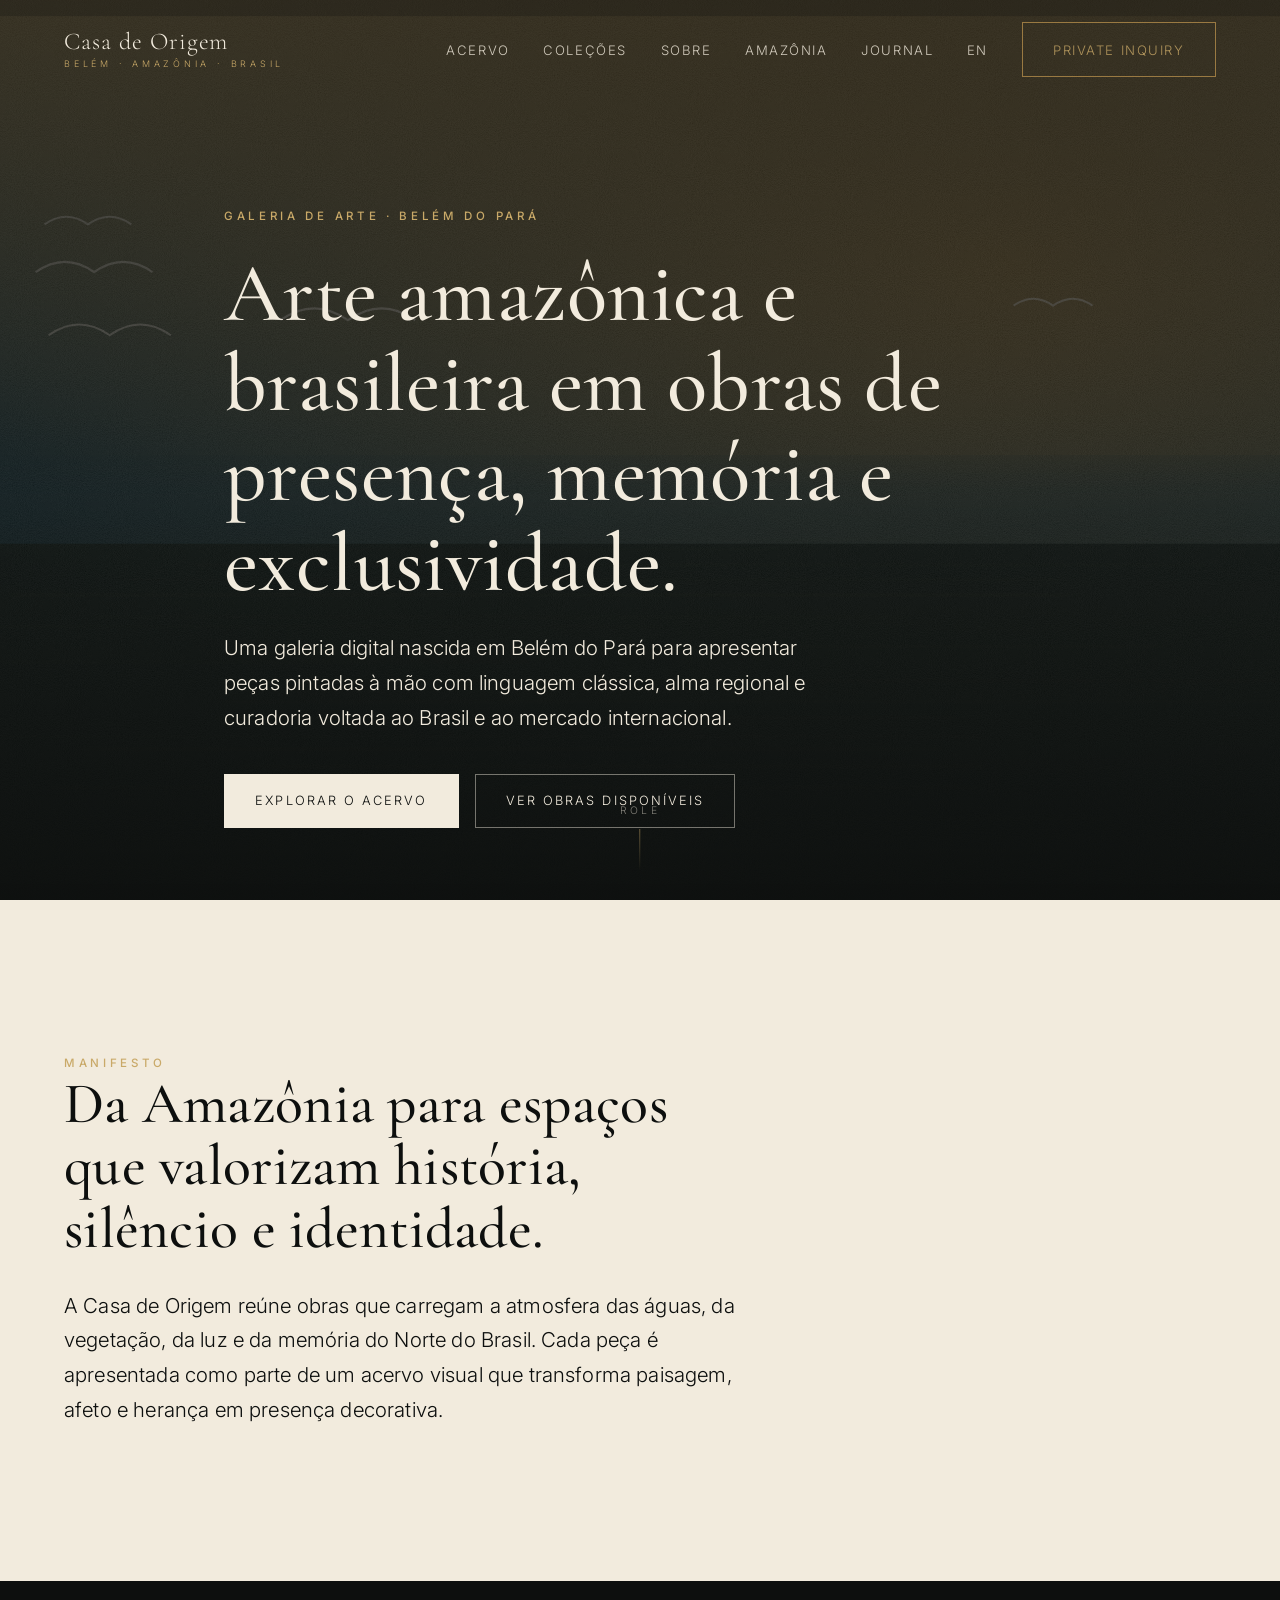
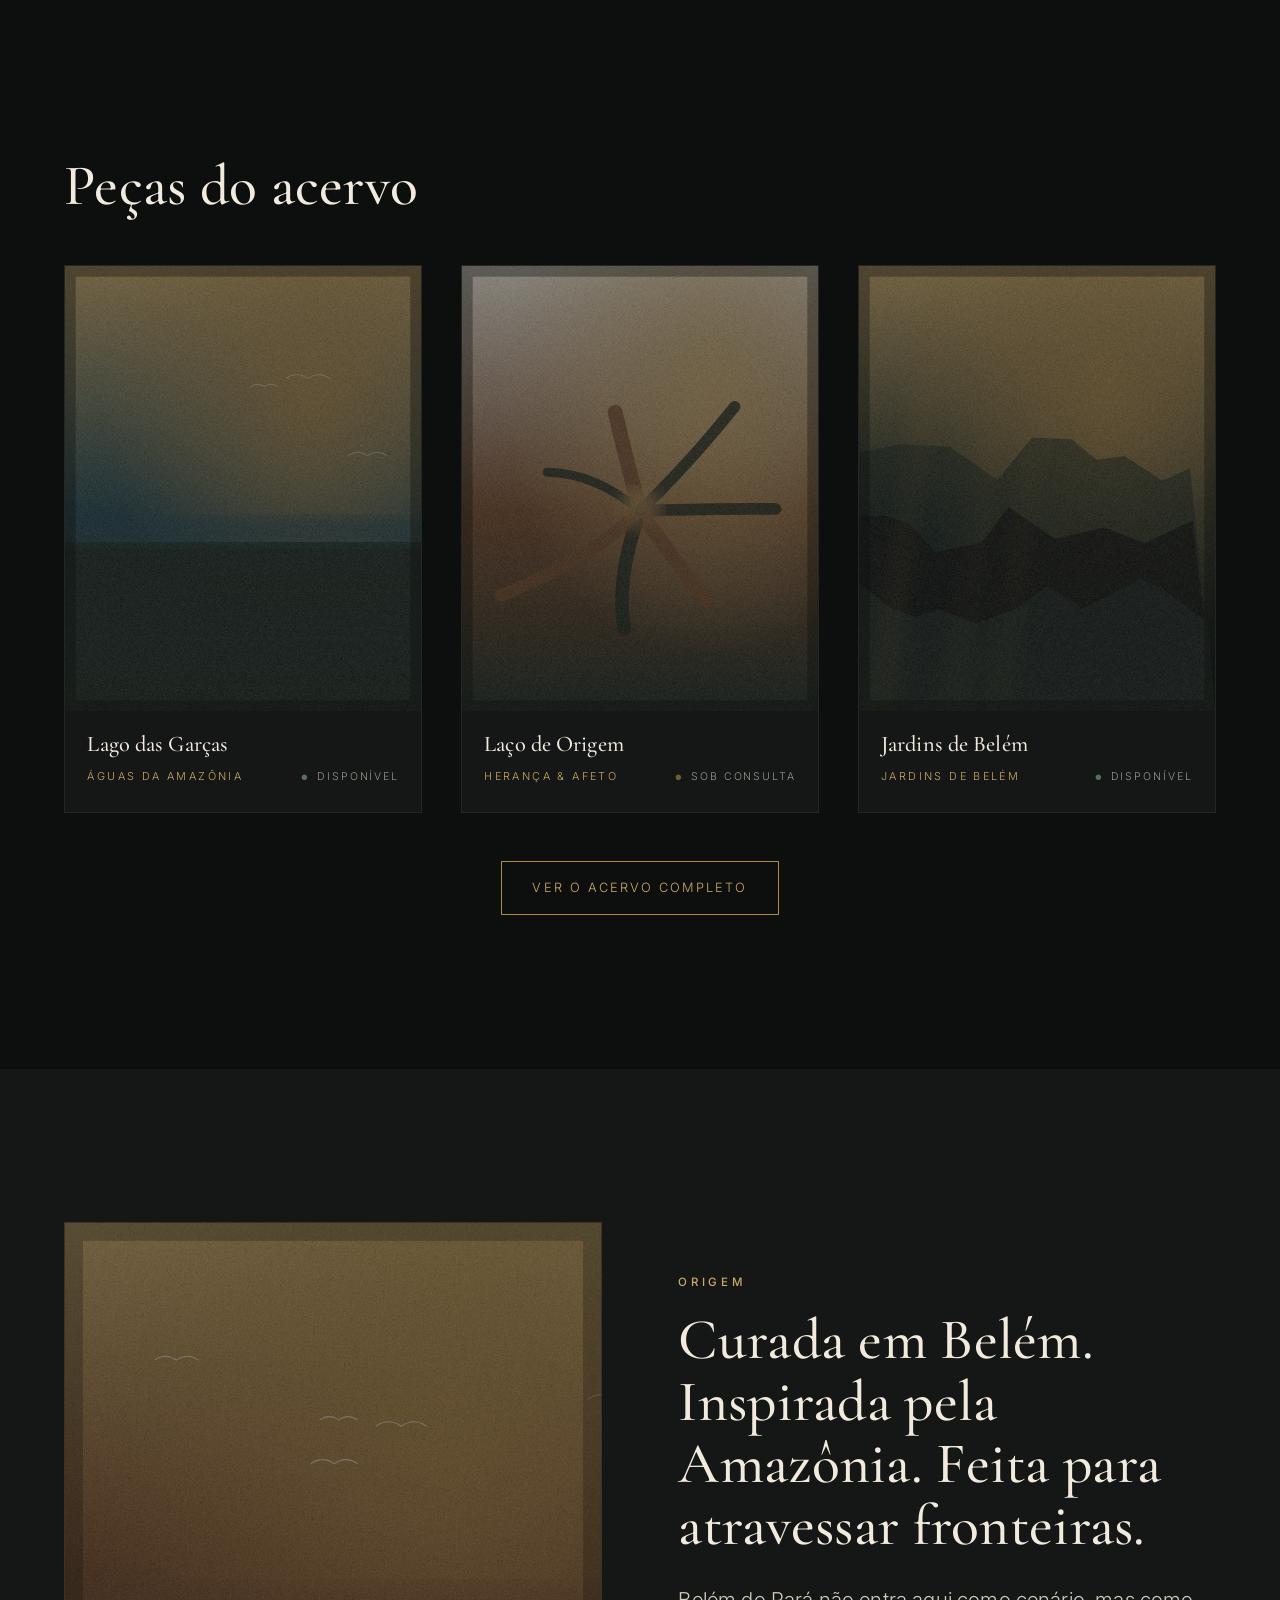
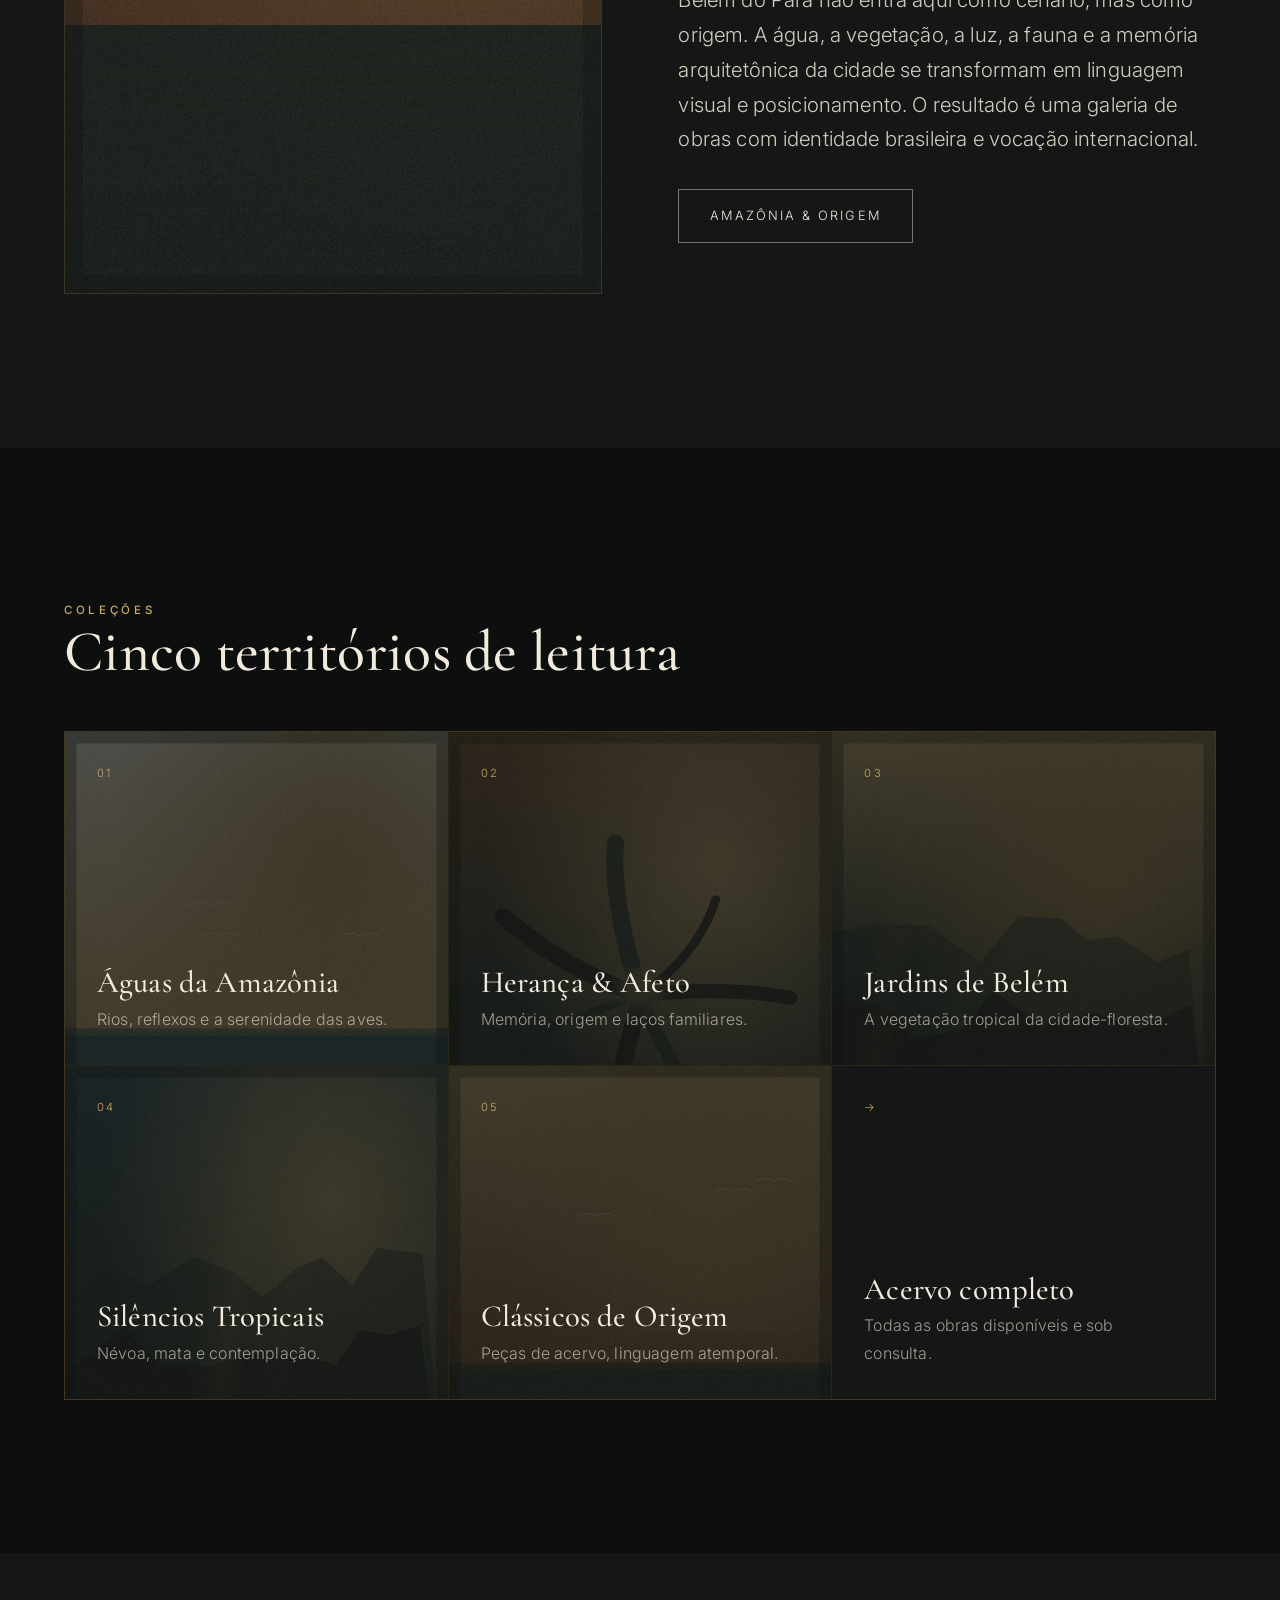
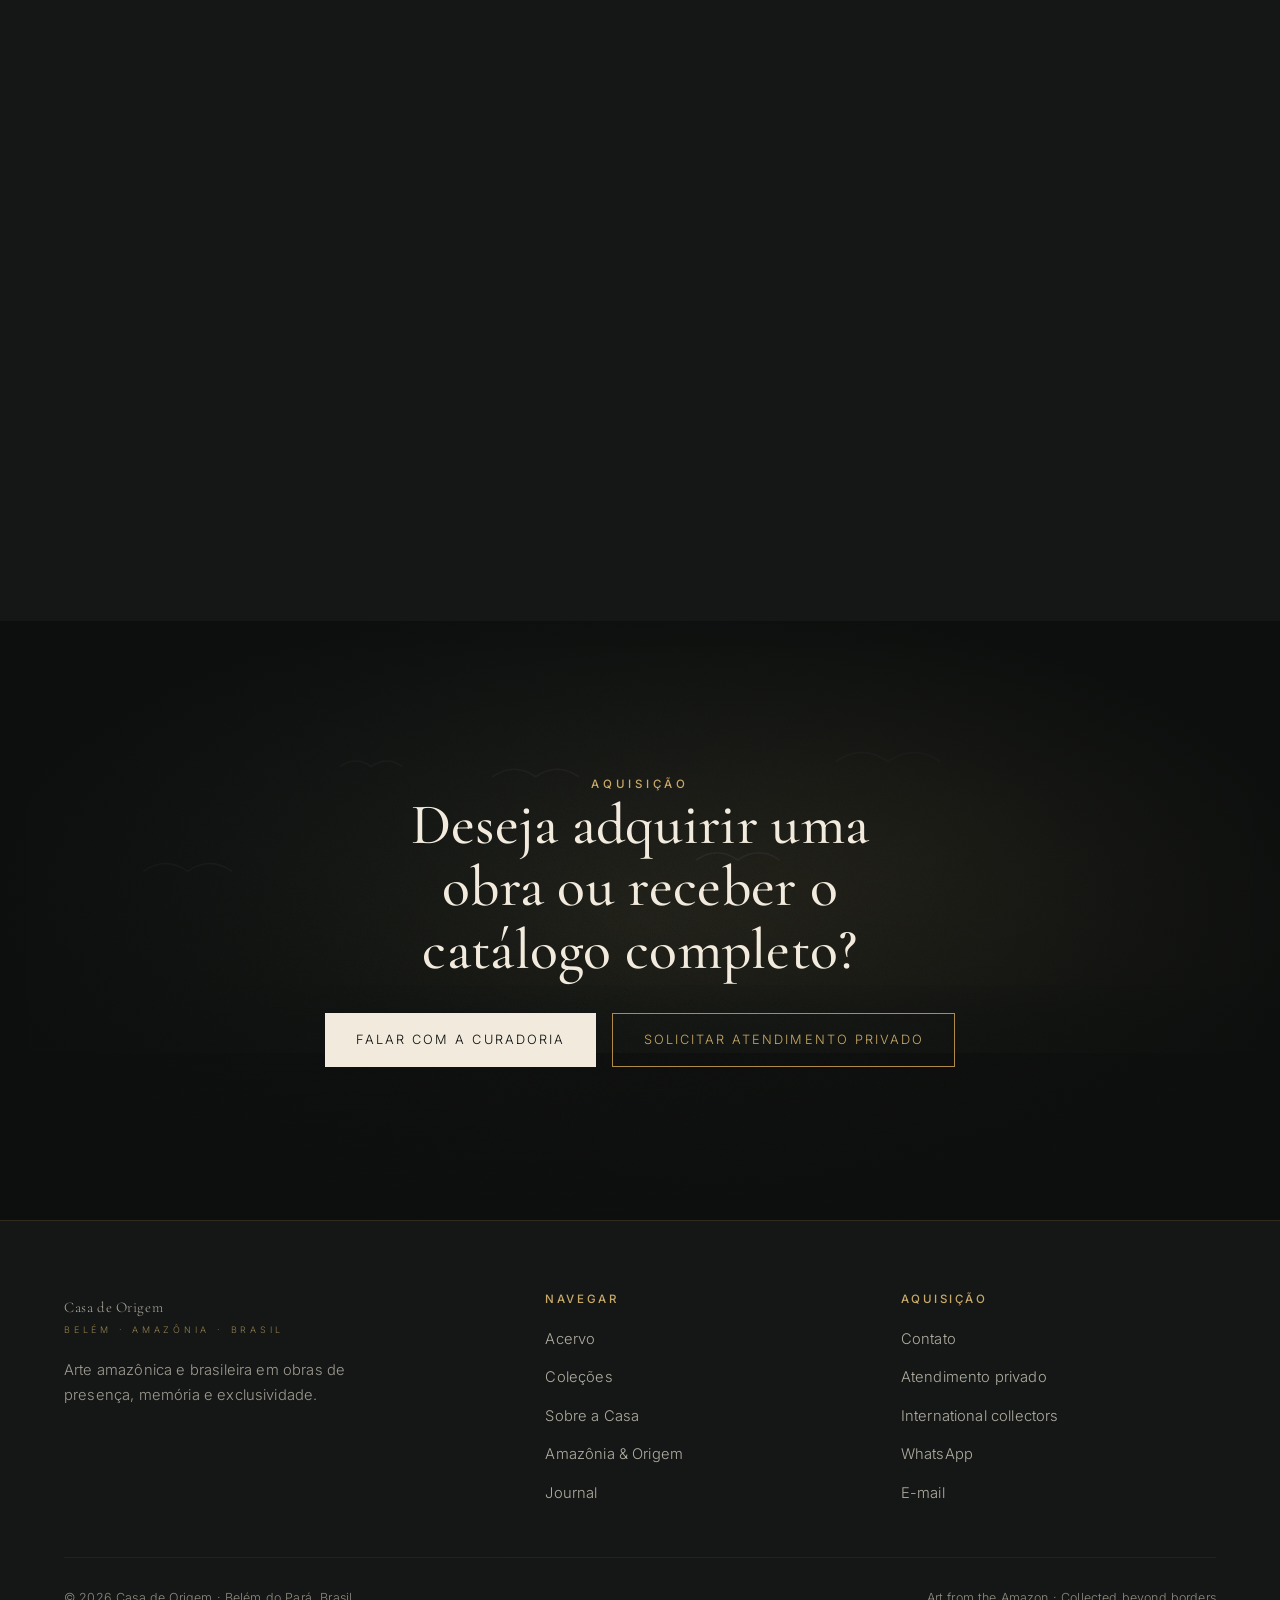
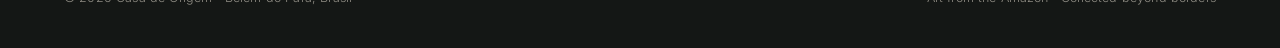
==== casa-de-origem/index.html @ 2edf5039 "Add Casa de Origem — cinematic Amazonian art gallery site Static, dependency-free gallery website fo" ====
<!DOCTYPE html>
<html lang="pt-BR">
<head>
<meta charset="UTF-8">
<meta name="viewport" content="width=device-width, initial-scale=1.0">
<title>Casa de Origem — Arte amazônica e brasileira</title>
<meta name="description" content="Galeria digital nascida em Belém do Pará. Obras pintadas à mão com alma amazônica, linguagem clássica e curadoria voltada ao Brasil e ao mercado internacional.">
<link rel="icon" href="data:image/svg+xml,%3Csvg xmlns='http://www.w3.org/2000/svg' viewBox='0 0 32 32'%3E%3Crect width='32' height='32' fill='%230D0F0E'/%3E%3Ccircle cx='16' cy='16' r='9' fill='none' stroke='%23C9A968' stroke-width='1.6'/%3E%3C/svg%3E">
<link rel="preconnect" href="https://fonts.googleapis.com">
<link rel="preconnect" href="https://fonts.gstatic.com" crossorigin>
<link href="https://fonts.googleapis.com/css2?family=Cormorant+Garamond:ital,wght@0,400;0,500;0,600;1,400&family=Inter:wght@300;400;500&display=swap" rel="stylesheet">
<link rel="stylesheet" href="assets/css/style.css">
</head>
<body>

<nav class="nav">
  <a class="brand" href="index.html">Casa de Origem<small>Belém · Amazônia · Brasil</small></a>
  <button class="nav-burger" aria-label="Menu">☰</button>
  <ul class="nav-links">
    <li><a href="acervo.html">Acervo</a></li>
    <li><a href="acervo.html#colecoes">Coleções</a></li>
    <li><a href="sobre.html">Sobre</a></li>
    <li><a href="amazonia.html">Amazônia</a></li>
    <li><a href="journal.html">Journal</a></li>
    <li><a href="international.html">EN</a></li>
    <li><a class="btn btn--gold" href="contato.html">Private Inquiry</a></li>
  </ul>
</nav>

<!-- HERO -->
<header class="hero">
  <div class="hero__media"><img class="scene" src="assets/img/hero.svg" alt="Águas e vegetação amazônicas em luz dourada"></div>
  <div class="wrap hero__inner">
    <p class="eyebrow reveal">Galeria de arte · Belém do Pará</p>
    <h1 class="reveal d1">Arte amazônica e brasileira em obras de presença, memória e exclusividade.</h1>
    <p class="lead reveal d2">Uma galeria digital nascida em Belém do Pará para apresentar peças pintadas à mão com linguagem clássica, alma regional e curadoria voltada ao Brasil e ao mercado internacional.</p>
    <div class="btn-row reveal d3">
      <a class="btn btn--solid" href="acervo.html">Explorar o acervo</a>
      <a class="btn" href="acervo.html#disponiveis">Ver obras disponíveis</a>
    </div>
  </div>
  <div class="scroll-cue">Role<span></span></div>
</header>

<!-- MANIFESTO -->
<section class="manifesto section-pad">
  <div class="wrap">
    <p class="eyebrow reveal">Manifesto</p>
    <h2 class="reveal d1">Da Amazônia para espaços que valorizam história, silêncio e identidade.</h2>
    <p class="lead reveal d2">A Casa de Origem reúne obras que carregam a atmosfera das águas, da vegetação, da luz e da memória do Norte do Brasil. Cada peça é apresentada como parte de um acervo visual que transforma paisagem, afeto e herança em presença decorativa.</p>
  </div>
</section>

<!-- OBRAS EM DESTAQUE -->
<section class="section-pad">
  <div class="wrap">
    <p class="eyebrow reveal">Obras em destaque</p>
    <h2 class="reveal d1" style="margin-bottom:3rem">Peças do acervo</h2>
    <div class="works-grid">
      <a class="work reveal" href="obra.html">
        <div class="work__img"><img class="scene" src="assets/img/obra-lago-garcas.svg" alt="Lago das Garças"></div>
        <div class="work__body">
          <h3>Lago das Garças</h3>
          <div class="work__meta"><span class="work__col">Águas da Amazônia</span><span class="status status--ok">Disponível</span></div>
        </div>
      </a>
      <a class="work reveal d1" href="obra.html">
        <div class="work__img"><img class="scene" src="assets/img/obra-laco-origem.svg" alt="Laço de Origem"></div>
        <div class="work__body">
          <h3>Laço de Origem</h3>
          <div class="work__meta"><span class="work__col">Herança &amp; Afeto</span><span class="status status--ask">Sob consulta</span></div>
        </div>
      </a>
      <a class="work reveal d2" href="obra.html">
        <div class="work__img"><img class="scene" src="assets/img/obra-jardins-belem.svg" alt="Jardins de Belém"></div>
        <div class="work__body">
          <h3>Jardins de Belém</h3>
          <div class="work__meta"><span class="work__col">Jardins de Belém</span><span class="status status--ok">Disponível</span></div>
        </div>
      </a>
    </div>
    <div class="btn-row reveal" style="margin-top:3rem;justify-content:center">
      <a class="btn btn--gold" href="acervo.html">Ver o acervo completo</a>
    </div>
  </div>
</section>

<!-- ORIGEM AMAZÔNICA -->
<section class="section-pad" style="background:var(--carvao-2)">
  <div class="wrap">
    <div class="split">
      <div class="split__visual reveal"><img class="scene" src="assets/img/scene-belem.svg" alt="Rio e arquitetura de Belém"></div>
      <div class="reveal d1">
        <p class="eyebrow">Origem</p>
        <h2 style="margin:1rem 0 1.6rem">Curada em Belém. Inspirada pela Amazônia. Feita para atravessar fronteiras.</h2>
        <p class="lead">Belém do Pará não entra aqui como cenário, mas como origem. A água, a vegetação, a luz, a fauna e a memória arquitetônica da cidade se transformam em linguagem visual e posicionamento. O resultado é uma galeria de obras com identidade brasileira e vocação internacional.</p>
        <div class="btn-row" style="margin-top:2rem"><a class="btn" href="amazonia.html">Amazônia &amp; Origem</a></div>
      </div>
    </div>
  </div>
</section>

<!-- COLEÇÕES -->
<section class="section-pad" id="colecoes">
  <div class="wrap">
    <p class="eyebrow reveal">Coleções</p>
    <h2 class="reveal d1" style="margin-bottom:3rem">Cinco territórios de leitura</h2>
    <div class="collections reveal d1">
      <a class="col-card" href="acervo.html#colecoes"><img class="scene" src="assets/img/obra-aguas-norte.svg" alt=""><span class="num">01</span><h3>Águas da Amazônia</h3><p class="muted">Rios, reflexos e a serenidade das aves.</p></a>
      <a class="col-card" href="acervo.html#colecoes"><img class="scene" src="assets/img/obra-heranca.svg" alt=""><span class="num">02</span><h3>Herança &amp; Afeto</h3><p class="muted">Memória, origem e laços familiares.</p></a>
      <a class="col-card" href="acervo.html#colecoes"><img class="scene" src="assets/img/obra-jardins-belem.svg" alt=""><span class="num">03</span><h3>Jardins de Belém</h3><p class="muted">A vegetação tropical da cidade-floresta.</p></a>
      <a class="col-card" href="acervo.html#colecoes"><img class="scene" src="assets/img/obra-silencio-tropical.svg" alt=""><span class="num">04</span><h3>Silêncios Tropicais</h3><p class="muted">Névoa, mata e contemplação.</p></a>
      <a class="col-card" href="acervo.html#colecoes"><img class="scene" src="assets/img/obra-ver-o-peso.svg" alt=""><span class="num">05</span><h3>Clássicos de Origem</h3><p class="muted">Peças de acervo, linguagem atemporal.</p></a>
      <a class="col-card" href="acervo.html"><span class="num">→</span><h3>Acervo completo</h3><p class="muted">Todas as obras disponíveis e sob consulta.</p></a>
    </div>
  </div>
</section>

<!-- EXCLUSIVIDADE -->
<section class="section-pad" style="background:var(--carvao-2)">
  <div class="wrap">
    <p class="eyebrow reveal">Experiência</p>
    <h2 class="reveal d1" style="margin-bottom:3rem">Peças selecionadas para ambientes de presença</h2>
    <div class="values">
      <div class="value reveal"><h3>Peças únicas</h3><p>Obras únicas ou de acervo limitado, pintadas à mão.</p></div>
      <div class="value reveal d1"><h3>Atendimento consultivo</h3><p>Curadoria que acompanha cada aquisição de perto.</p></div>
      <div class="value reveal d2"><h3>Identidade amazônica</h3><p>Linguagem regional na origem, universal na leitura.</p></div>
      <div class="value reveal"><h3>Entrega nacional</h3><p>Envio cuidadoso para todo o Brasil.</p></div>
      <div class="value reveal d1"><h3>Compradores internacionais</h3><p>Atendimento e suporte de envio sob consulta.</p></div>
      <div class="value reveal d2"><h3>Presença decorativa</h3><p>Obras pensadas para ambientes sofisticados.</p></div>
    </div>
  </div>
</section>

<!-- CTA FINAL -->
<section class="cta-final section-pad">
  <img class="scene" src="assets/img/scene-cta.svg" alt="">
  <div class="wrap">
    <p class="eyebrow reveal">Aquisição</p>
    <h2 class="reveal d1">Deseja adquirir uma obra ou receber o catálogo completo?</h2>
    <div class="btn-row reveal d2" style="justify-content:center">
      <a class="btn btn--solid" href="contato.html">Falar com a curadoria</a>
      <a class="btn btn--gold" href="contato.html#privado">Solicitar atendimento privado</a>
    </div>
  </div>
</section>

<footer class="footer">
  <div class="wrap">
    <div>
      <a class="brand" href="index.html">Casa de Origem<small>Belém · Amazônia · Brasil</small></a>
      <p class="muted" style="margin-top:1.4rem;max-width:34ch;font-size:.92rem">Arte amazônica e brasileira em obras de presença, memória e exclusividade.</p>
    </div>
    <div>
      <h4>Navegar</h4>
      <ul>
        <li><a href="acervo.html">Acervo</a></li>
        <li><a href="acervo.html#colecoes">Coleções</a></li>
        <li><a href="sobre.html">Sobre a Casa</a></li>
        <li><a href="amazonia.html">Amazônia &amp; Origem</a></li>
        <li><a href="journal.html">Journal</a></li>
      </ul>
    </div>
    <div>
      <h4>Aquisição</h4>
      <ul>
        <li><a href="contato.html">Contato</a></li>
        <li><a href="contato.html#privado">Atendimento privado</a></li>
        <li><a href="international.html">International collectors</a></li>
        <li><a href="https://wa.me/5591000000000">WhatsApp</a></li>
        <li><a href="mailto:contato@casadeorigem.art">E-mail</a></li>
      </ul>
    </div>
    <div class="copy">
      <span>© 2026 Casa de Origem · Belém do Pará, Brasil</span>
      <span>Art from the Amazon · Collected beyond borders</span>
    </div>
  </div>
</footer>

<script src="assets/js/main.js"></script>
</body>
</html>
---- casa-de-origem/assets/css/style.css ----
/* =====================================================================
   CASA DE ORIGEM — Galeria de arte amazônica · Belém / Pará / Brasil
   Premium · Cinematográfica · Editorial
   ===================================================================== */

:root {
  /* Paleta */
  --carvao:    #0D0F0E;   /* preto profundo */
  --carvao-2:  #141715;
  --marfim:    #F2EBDD;   /* marfim envelhecido */
  --marfim-2:  #E7DECB;
  --verde:     #1D2B24;   /* verde amazônico */
  --azul-rio:  #254A55;   /* azul rio */
  --ouro:      #B08A4A;   /* dourado queimado */
  --ouro-cl:   #C9A968;
  --barro:     #7A4E2D;   /* terracota / barro */

  /* Tipografia */
  --serif: "Cormorant Garamond", "Playfair Display", Georgia, serif;
  --sans:  "Inter", "Manrope", system-ui, -apple-system, sans-serif;

  /* Ritmo */
  --maxw: 1320px;
  --gutter: clamp(1.4rem, 5vw, 5rem);
  --ease: cubic-bezier(0.22, 1, 0.36, 1);
}

* { margin: 0; padding: 0; box-sizing: border-box; }

html { scroll-behavior: smooth; -webkit-font-smoothing: antialiased; }

body {
  background: var(--carvao);
  color: var(--marfim);
  font-family: var(--sans);
  font-weight: 300;
  line-height: 1.7;
  letter-spacing: .01em;
  overflow-x: hidden;
}

img { display: block; max-width: 100%; }
a { color: inherit; text-decoration: none; }

/* ---------- Tipografia base ---------- */
h1, h2, h3, h4 { font-family: var(--serif); font-weight: 500; line-height: 1.08; letter-spacing: .005em; }
h1 { font-size: clamp(2.6rem, 6.5vw, 6rem); }
h2 { font-size: clamp(2rem, 4.5vw, 3.6rem); }
h3 { font-size: clamp(1.4rem, 2.4vw, 2rem); }

.eyebrow {
  font-family: var(--sans);
  font-size: .72rem;
  font-weight: 500;
  letter-spacing: .32em;
  text-transform: uppercase;
  color: var(--ouro-cl);
}

.lead { font-size: clamp(1.05rem, 1.6vw, 1.3rem); opacity: .85; }

.muted { opacity: .62; }

/* ---------- Layout ---------- */
.wrap { max-width: var(--maxw); margin: 0 auto; padding-inline: var(--gutter); }
section { position: relative; }
.section-pad { padding-block: clamp(5rem, 12vw, 11rem); }

/* ---------- Navbar ---------- */
.nav {
  position: fixed; inset: 0 0 auto 0; z-index: 100;
  display: flex; align-items: center; justify-content: space-between;
  padding: 1.4rem var(--gutter);
  transition: background .5s var(--ease), padding .5s var(--ease), border-color .5s var(--ease);
  border-bottom: 1px solid transparent;
}
.nav.scrolled {
  background: rgba(13,15,14,.78);
  backdrop-filter: blur(14px);
  padding-block: 1rem;
  border-bottom: 1px solid rgba(176,138,74,.18);
}
.brand { font-family: var(--serif); font-size: 1.5rem; letter-spacing: .04em; line-height: 1; }
.brand small { display: block; font-family: var(--sans); font-size: .56rem; letter-spacing: .42em; text-transform: uppercase; color: var(--ouro-cl); margin-top: .35rem; }
.nav-links { display: flex; align-items: center; gap: 2.1rem; list-style: none; }
.nav-links a { font-size: .82rem; letter-spacing: .12em; text-transform: uppercase; opacity: .82; transition: opacity .3s, color .3s; }
.nav-links a:hover { opacity: 1; color: var(--ouro-cl); }
.nav-burger { display: none; background: none; border: 0; color: var(--marfim); cursor: pointer; font-size: 1.5rem; }

/* ---------- Botões ---------- */
.btn {
  display: inline-flex; align-items: center; gap: .6rem;
  font-size: .8rem; letter-spacing: .16em; text-transform: uppercase;
  padding: .95rem 1.9rem;
  border: 1px solid rgba(242,235,221,.45);
  color: var(--marfim);
  background: transparent;
  transition: background .45s var(--ease), color .45s var(--ease), border-color .45s var(--ease);
  cursor: pointer;
}
.btn:hover { background: var(--marfim); color: var(--carvao); border-color: var(--marfim); }
.btn--gold { border-color: var(--ouro); color: var(--ouro-cl); }
.btn--gold:hover { background: var(--ouro); color: var(--carvao); border-color: var(--ouro); }
.btn--solid { background: var(--marfim); color: var(--carvao); border-color: var(--marfim); }
.btn--solid:hover { background: transparent; color: var(--marfim); }
.btn-row { display: flex; flex-wrap: wrap; gap: 1rem; }

/* ---------- HERO ---------- */
.hero {
  min-height: 100svh; display: flex; align-items: flex-end;
  position: relative; overflow: hidden;
  padding-bottom: clamp(3rem, 8vh, 7rem);
}
.hero__media { position: absolute; inset: 0; z-index: -2; }
.hero__media::after {
  content: ""; position: absolute; inset: 0;
  background:
    linear-gradient(to top, rgba(13,15,14,.92) 0%, rgba(13,15,14,.35) 45%, rgba(13,15,14,.55) 100%);
}
.hero__media .scene { width: 100%; height: 100%; object-fit: cover; }
.hero__inner { max-width: 60rem; }
.hero h1 { margin: 1.4rem 0; }
.hero .lead { max-width: 38rem; margin-bottom: 2.4rem; }
.scroll-cue {
  position: absolute; left: 50%; bottom: 1.8rem; transform: translateX(-50%);
  font-size: .65rem; letter-spacing: .3em; text-transform: uppercase; opacity: .5;
  display: flex; flex-direction: column; align-items: center; gap: .6rem;
}
.scroll-cue span { width: 1px; height: 42px; background: linear-gradient(var(--ouro-cl), transparent); animation: cue 2.4s var(--ease) infinite; }
@keyframes cue { 0%{transform:scaleY(0);transform-origin:top} 45%{transform:scaleY(1);transform-origin:top} 55%{transform:scaleY(1);transform-origin:bottom} 100%{transform:scaleY(0);transform-origin:bottom} }

/* page hero (interno, mais curto) */
.page-hero { min-height: 62svh; display: flex; align-items: center; padding-top: 7rem; }

/* ---------- Manifesto / blocos de texto ---------- */
.manifesto { background: var(--marfim); color: var(--carvao); }
.manifesto h2 { max-width: 24ch; }
.manifesto .lead { opacity: .72; max-width: 56ch; margin-top: 1.8rem; }
.measure { max-width: 60ch; }

/* ---------- Split (imagem + texto) ---------- */
.split { display: grid; grid-template-columns: 1fr 1fr; align-items: center; gap: clamp(2rem, 6vw, 6rem); }
.split--rev { direction: rtl; }
.split--rev > * { direction: ltr; }
.split__visual { aspect-ratio: 4/5; border: 1px solid rgba(176,138,74,.25); overflow: hidden; }
.split__visual .scene, .split__visual img { width: 100%; height: 100%; object-fit: cover; }

/* ---------- Grid de obras ---------- */
.works-grid { display: grid; grid-template-columns: repeat(3, 1fr); gap: clamp(1.4rem, 3vw, 2.6rem); }
.works-grid.two { grid-template-columns: repeat(2, 1fr); }
.work {
  position: relative; display: block; overflow: hidden;
  background: var(--carvao-2);
  border: 1px solid rgba(242,235,221,.07);
  transition: border-color .5s var(--ease), transform .6s var(--ease);
}
.work:hover { border-color: rgba(176,138,74,.4); }
.work__img { aspect-ratio: 4/5; overflow: hidden; }
.work__img .scene, .work__img img { width: 100%; height: 100%; object-fit: cover; transition: transform 1.4s var(--ease), filter 1.4s var(--ease); filter: saturate(.96); }
.work:hover .work__img .scene, .work:hover .work__img img { transform: scale(1.06); filter: saturate(1.05); }
.work__body { padding: 1.3rem 1.4rem 1.6rem; }
.work__body h3 { font-size: 1.4rem; }
.work__col { font-size: .68rem; letter-spacing: .22em; text-transform: uppercase; color: var(--ouro-cl); }
.work__meta { display: flex; justify-content: space-between; align-items: baseline; margin-top: .7rem; }
.status { font-size: .66rem; letter-spacing: .18em; text-transform: uppercase; opacity: .6; }
.status--ok::before { content: "●"; color: #7fae8a; margin-right: .45rem; font-size: .7em; }
.status--ask::before { content: "●"; color: var(--ouro); margin-right: .45rem; font-size: .7em; }

/* ---------- Coleções ---------- */
.collections { display: grid; grid-template-columns: repeat(3, 1fr); gap: 1px; background: rgba(176,138,74,.18); border: 1px solid rgba(176,138,74,.18); }
.col-card {
  position: relative; min-height: clamp(16rem, 26vw, 24rem);
  display: flex; flex-direction: column; justify-content: flex-end;
  padding: 2rem; overflow: hidden; background: var(--carvao-2);
  transition: background .6s var(--ease);
}
.col-card .scene { position: absolute; inset: 0; z-index: 0; opacity: .5; transition: opacity .8s var(--ease), transform 1.6s var(--ease); }
.col-card:hover .scene { opacity: .8; transform: scale(1.05); }
.col-card > * { position: relative; z-index: 1; }
.col-card h3 { margin-bottom: .4rem; }
.col-card .num { font-size: .7rem; letter-spacing: .2em; color: var(--ouro-cl); margin-bottom: auto; }

/* ---------- Experiência / lista de valores ---------- */
.values { display: grid; grid-template-columns: repeat(3, 1fr); gap: clamp(1.5rem, 4vw, 3rem); }
.value { border-top: 1px solid rgba(176,138,74,.3); padding-top: 1.4rem; }
.value h3 { font-size: 1.3rem; margin-bottom: .5rem; }
.value p { font-size: .92rem; opacity: .7; }

/* ---------- CTA final ---------- */
.cta-final { text-align: center; position: relative; overflow: hidden; }
.cta-final .scene { position: absolute; inset: 0; z-index: 0; opacity: .35; }
.cta-final::after { content:""; position:absolute; inset:0; background: radial-gradient(ellipse at center, transparent, var(--carvao) 78%); z-index:1; }
.cta-final .wrap { position: relative; z-index: 2; }
.cta-final h2 { max-width: 20ch; margin: 0 auto 2rem; }

/* ---------- Obra (detalhe) ---------- */
.obra-hero { display: grid; grid-template-columns: 1.2fr 1fr; gap: clamp(2rem,5vw,4.5rem); align-items: center; padding-top: 8rem; }
.obra-hero__img { border: 1px solid rgba(176,138,74,.3); aspect-ratio: 4/5; overflow: hidden; }
.obra-hero__img .scene { width:100%; height:100%; object-fit: cover; }
.spec-table { width: 100%; border-collapse: collapse; margin-top: 1.5rem; }
.spec-table th, .spec-table td { text-align: left; padding: .85rem 0; border-bottom: 1px solid rgba(242,235,221,.12); font-size: .92rem; vertical-align: top; }
.spec-table th { font-weight: 400; opacity: .55; width: 42%; letter-spacing: .04em; }
.reading { display: flex; flex-wrap: wrap; gap: .7rem; margin-top: 1.5rem; }
.tag { font-size: .72rem; letter-spacing: .12em; text-transform: uppercase; border: 1px solid rgba(176,138,74,.4); color: var(--ouro-cl); padding: .5rem 1rem; border-radius: 2rem; }

/* ---------- Filtros ---------- */
.filters { display: flex; flex-wrap: wrap; gap: .7rem; margin-bottom: 3rem; }
.chip { font-size: .76rem; letter-spacing: .12em; text-transform: uppercase; padding: .6rem 1.3rem; border: 1px solid rgba(242,235,221,.22); cursor: pointer; background: transparent; color: var(--marfim); transition: all .3s; }
.chip.active, .chip:hover { background: var(--ouro); color: var(--carvao); border-color: var(--ouro); }

/* ---------- Journal ---------- */
.journal-grid { display: grid; grid-template-columns: repeat(3,1fr); gap: clamp(1.6rem,4vw,3rem); }
.post { display: block; }
.post__img { aspect-ratio: 16/10; overflow: hidden; margin-bottom: 1.2rem; border: 1px solid rgba(242,235,221,.08); }
.post__img .scene { width:100%; height:100%; object-fit: cover; transition: transform 1.2s var(--ease); }
.post:hover .post__img .scene { transform: scale(1.05); }
.post h3 { font-size: 1.5rem; margin: .4rem 0; }

/* ---------- Form ---------- */
.form-grid { display: grid; grid-template-columns: repeat(2,1fr); gap: 1.4rem; }
.field { display: flex; flex-direction: column; gap: .5rem; }
.field.full { grid-column: 1 / -1; }
.field label { font-size: .72rem; letter-spacing: .16em; text-transform: uppercase; opacity: .6; }
.field input, .field select, .field textarea {
  background: var(--carvao-2); border: 1px solid rgba(242,235,221,.18); color: var(--marfim);
  padding: .95rem 1.1rem; font-family: var(--sans); font-size: .95rem; transition: border-color .3s;
}
.field input:focus, .field select:focus, .field textarea:focus { outline: none; border-color: var(--ouro); }
.field textarea { resize: vertical; min-height: 130px; }

.contact-aside { border-left: 1px solid rgba(176,138,74,.2); padding-left: 2.4rem; }
.contact-aside p { margin-bottom: 1.4rem; opacity: .8; }
.contact-aside a { color: var(--ouro-cl); }

/* ---------- Footer ---------- */
.footer { background: var(--carvao-2); border-top: 1px solid rgba(176,138,74,.18); }
.footer .wrap { display: grid; grid-template-columns: 1.4fr 1fr 1fr; gap: 2.5rem; padding-block: 4.5rem 2.5rem; }
.footer h4 { font-family: var(--sans); font-size: .72rem; letter-spacing: .22em; text-transform: uppercase; color: var(--ouro-cl); margin-bottom: 1.2rem; }
.footer ul { list-style: none; }
.footer li { margin-bottom: .7rem; }
.footer a { opacity: .7; font-size: .92rem; transition: opacity .3s; }
.footer a:hover { opacity: 1; }
.footer .copy { grid-column: 1 / -1; border-top: 1px solid rgba(242,235,221,.1); padding-top: 1.8rem; display: flex; justify-content: space-between; flex-wrap: wrap; gap: 1rem; font-size: .78rem; opacity: .55; }

/* ---------- Reveal (scroll) ---------- */
.reveal { opacity: 0; transform: translateY(34px); transition: opacity 1s var(--ease), transform 1s var(--ease); }
.reveal.in { opacity: 1; transform: none; }
.reveal.d1 { transition-delay: .12s; }
.reveal.d2 { transition-delay: .24s; }
.reveal.d3 { transition-delay: .36s; }

@media (prefers-reduced-motion: reduce) {
  .reveal { opacity: 1; transform: none; transition: none; }
  html { scroll-behavior: auto; }
  .scroll-cue span { animation: none; }
}

/* ---------- Responsivo ---------- */
@media (max-width: 900px) {
  .nav-links { display: none; }
  .nav-links.open {
    display: flex; flex-direction: column; gap: 1.6rem;
    position: fixed; inset: 0; background: rgba(13,15,14,.97); backdrop-filter: blur(8px);
    align-items: center; justify-content: center; font-size: 1.1rem;
  }
  .nav-burger { display: block; z-index: 101; }
  .split, .obra-hero { grid-template-columns: 1fr; }
  .split--rev { direction: ltr; }
  .works-grid, .works-grid.two, .collections, .values, .journal-grid, .form-grid { grid-template-columns: 1fr; }
  .works-grid { grid-template-columns: 1fr 1fr; }
  .contact-aside { border-left: 0; padding-left: 0; border-top: 1px solid rgba(176,138,74,.2); padding-top: 2rem; }
  .footer .wrap { grid-template-columns: 1fr; }
}
@media (max-width: 540px) {
  .works-grid { grid-template-columns: 1fr; }
}
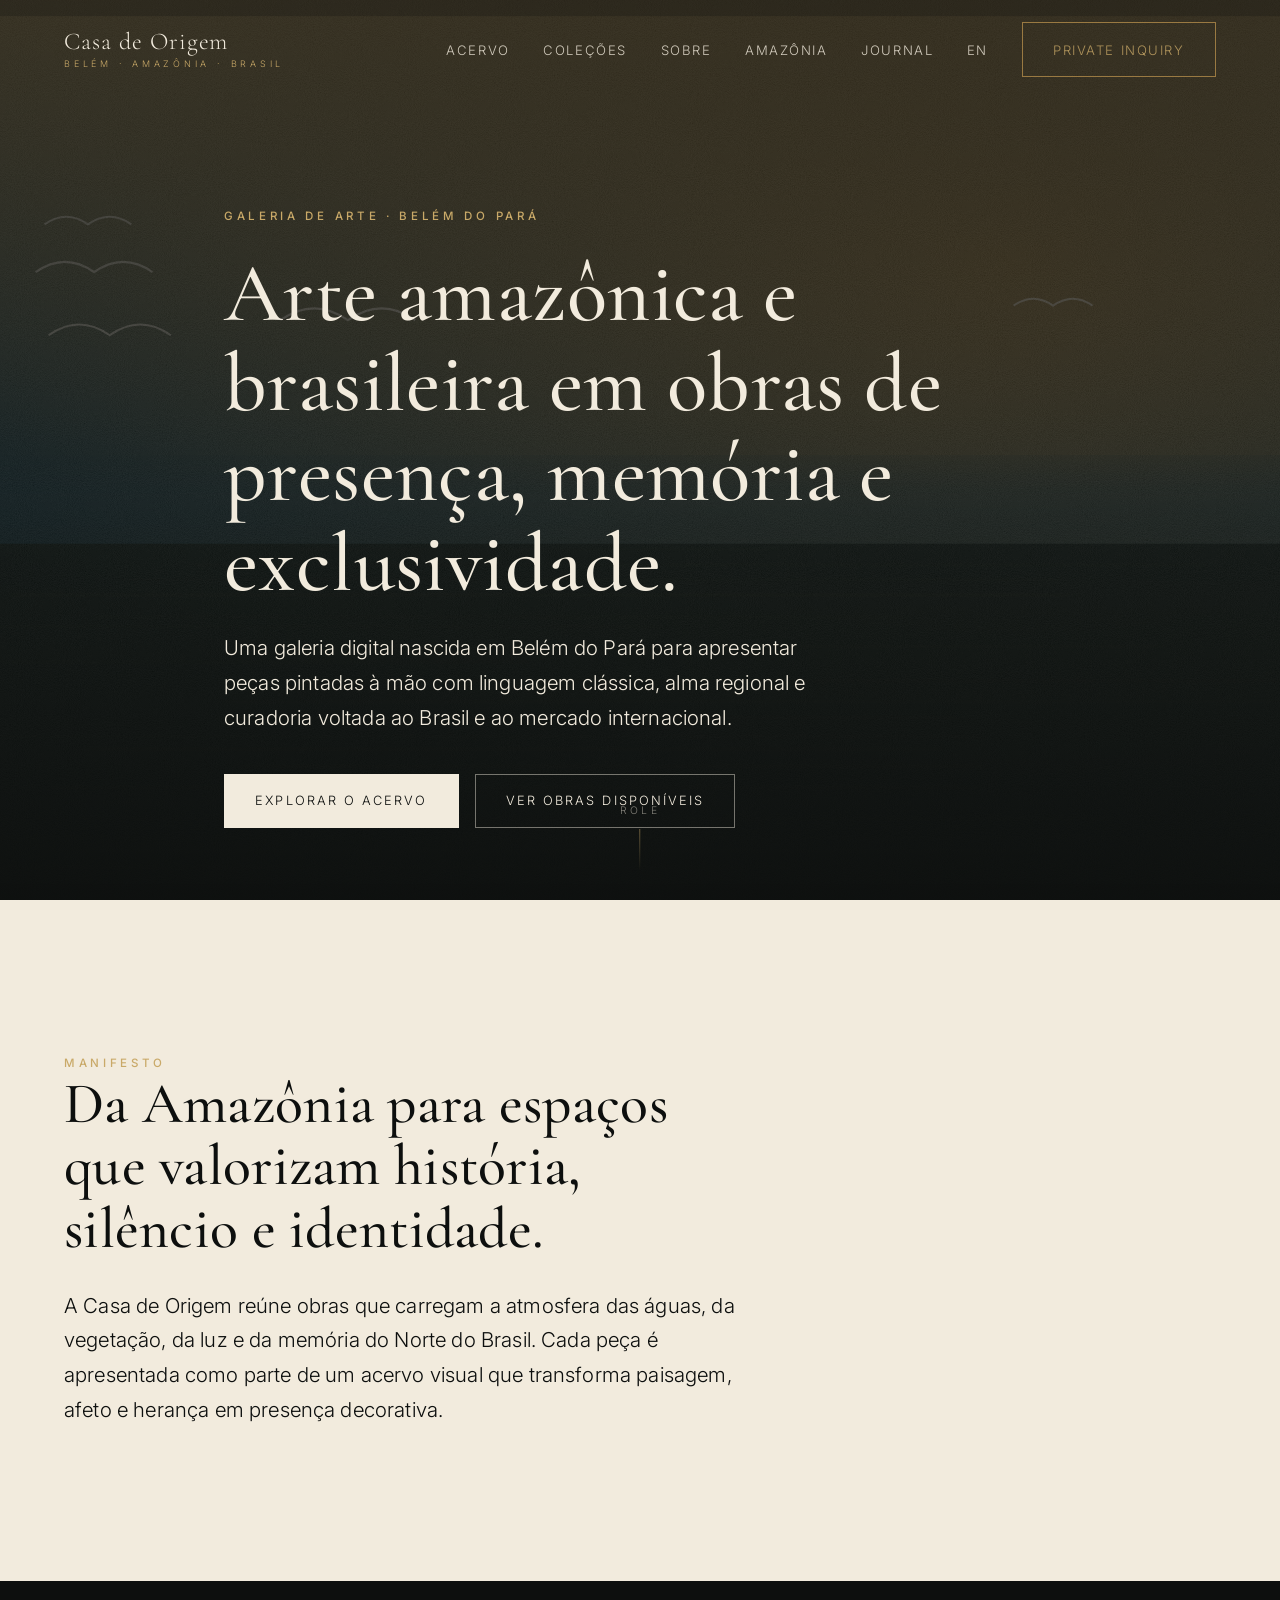
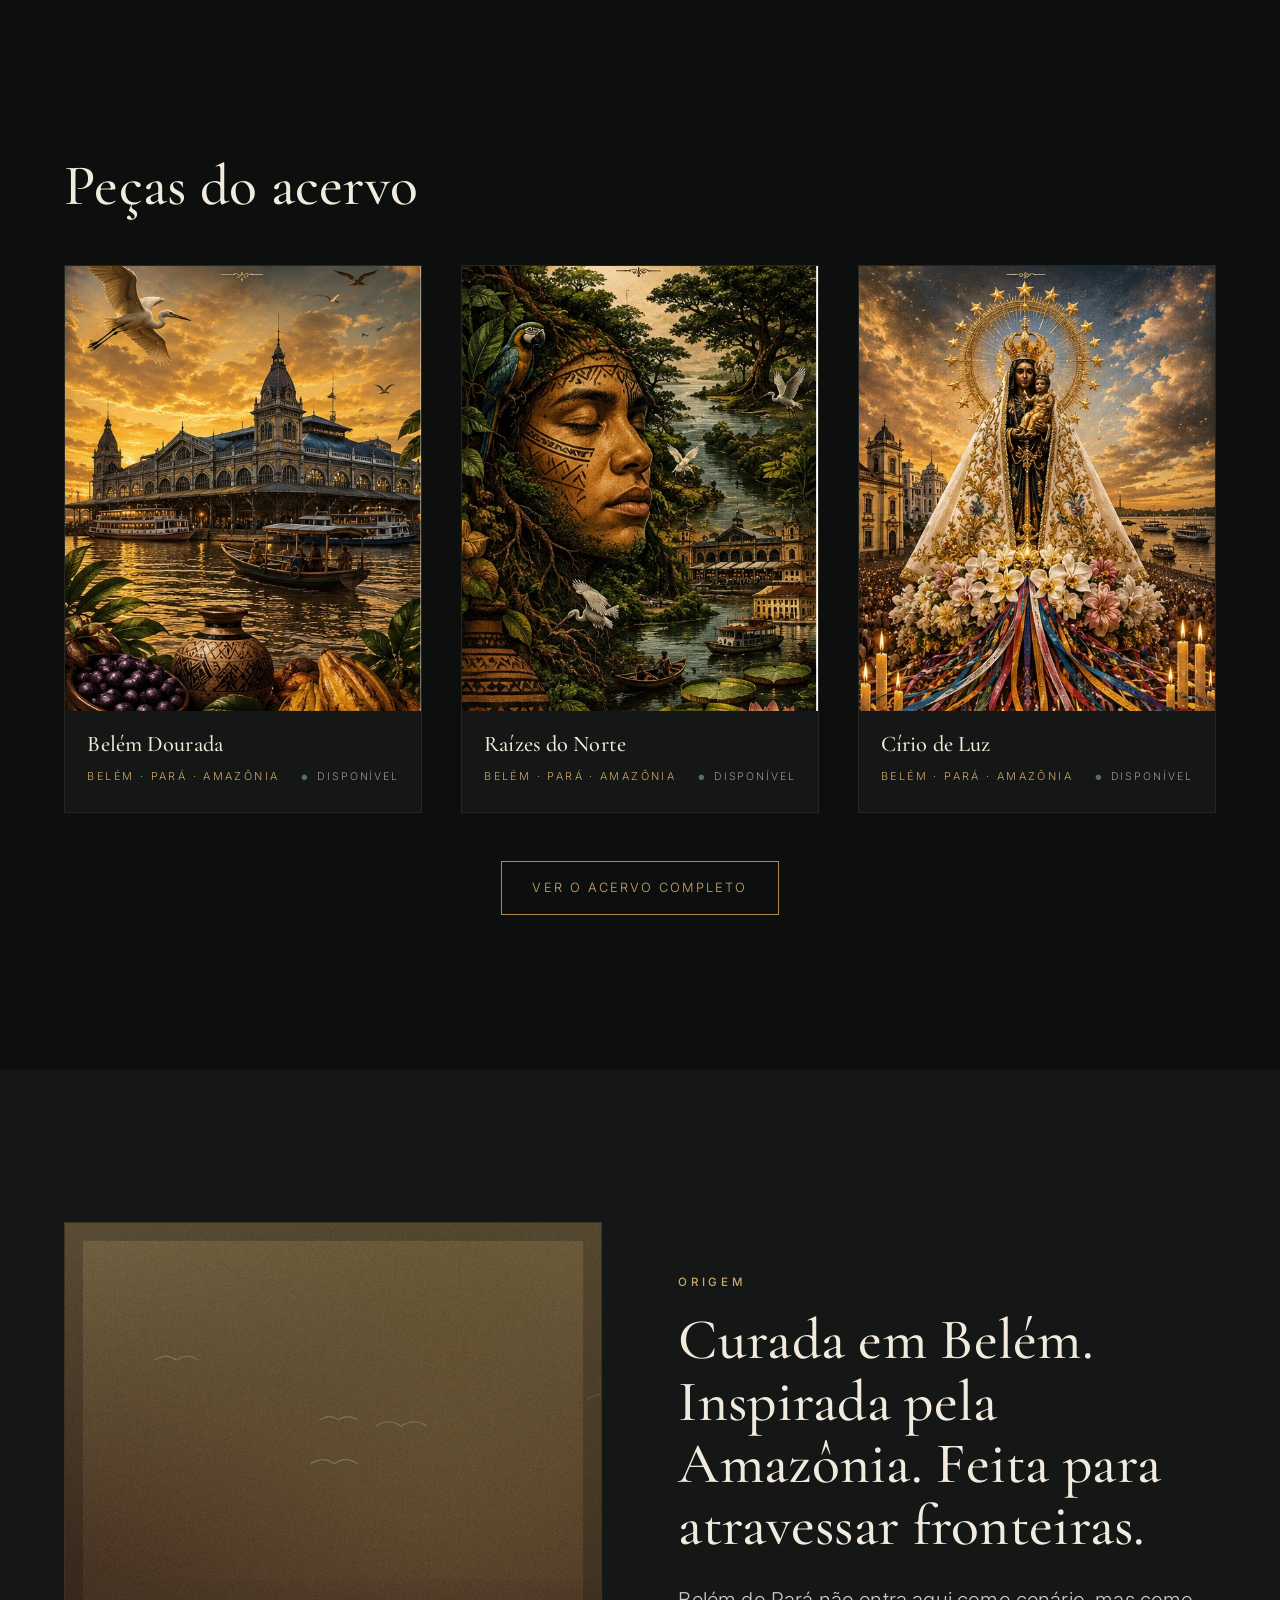
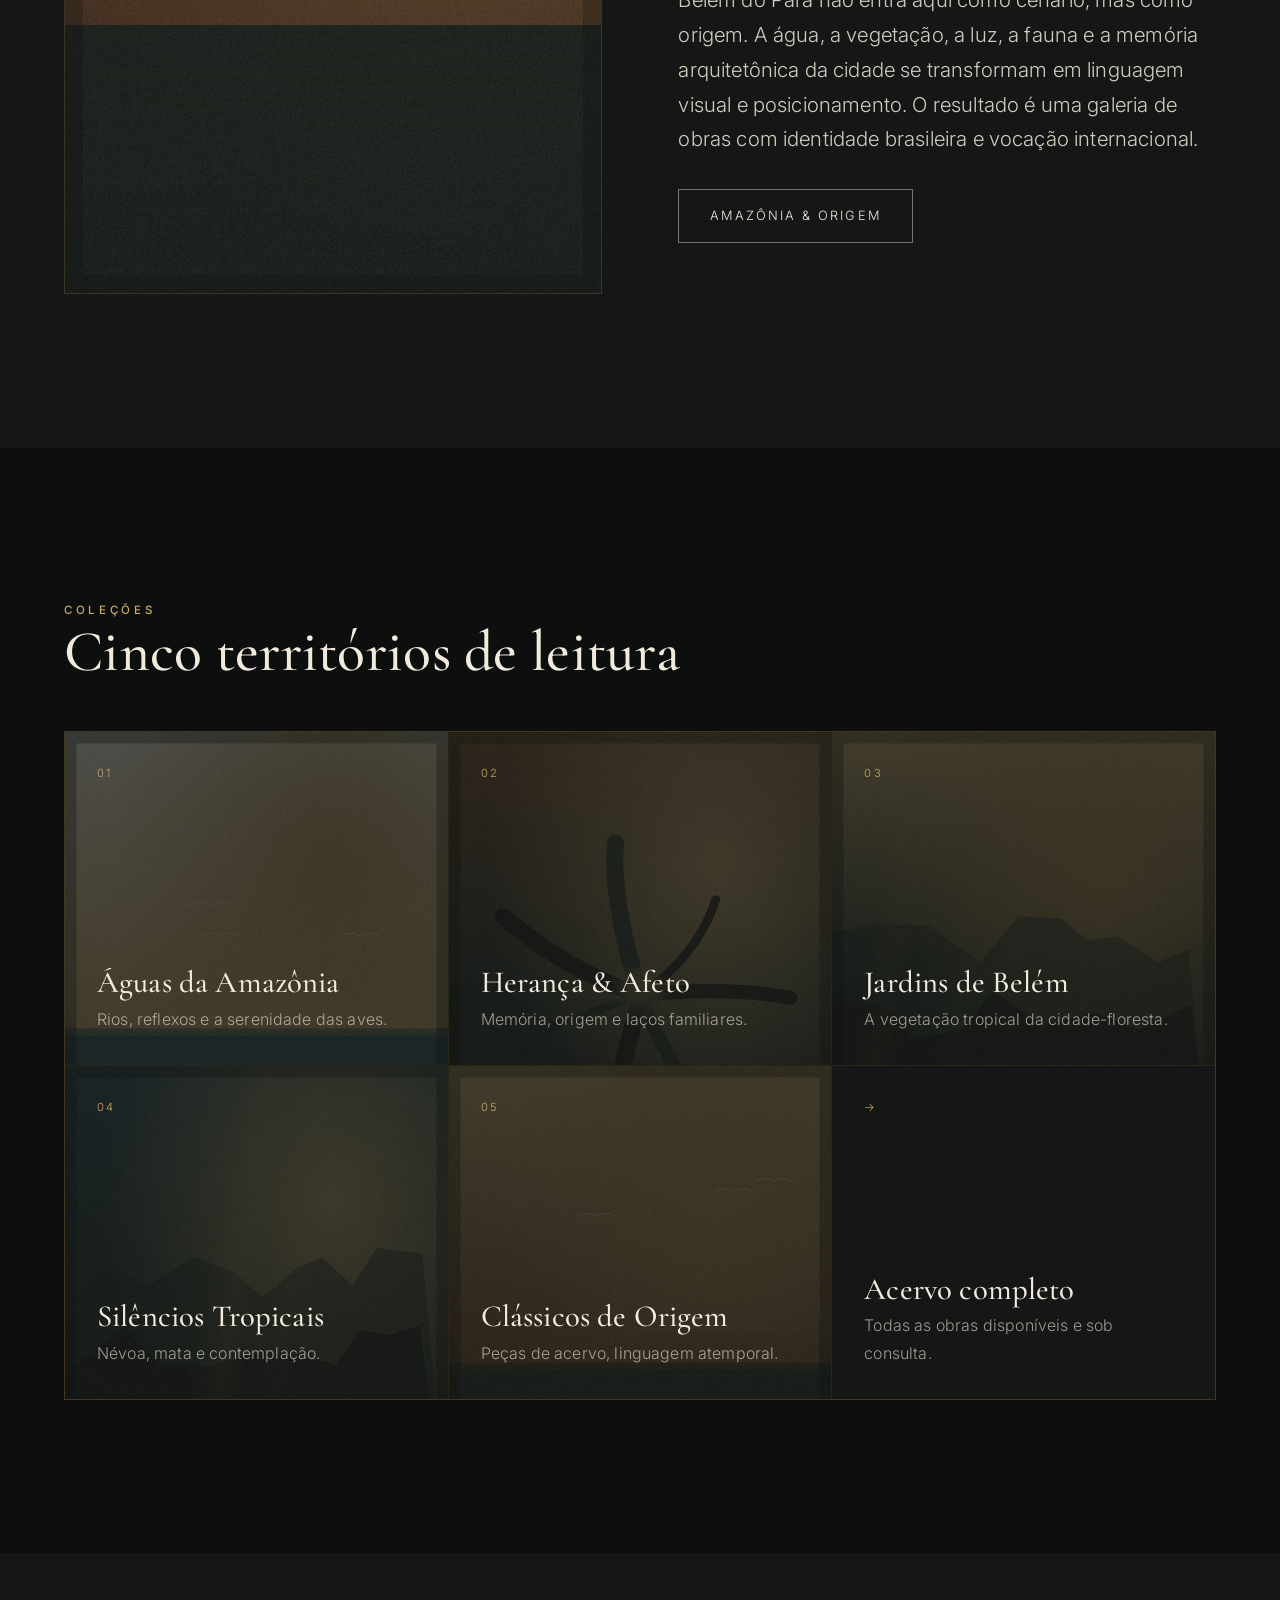
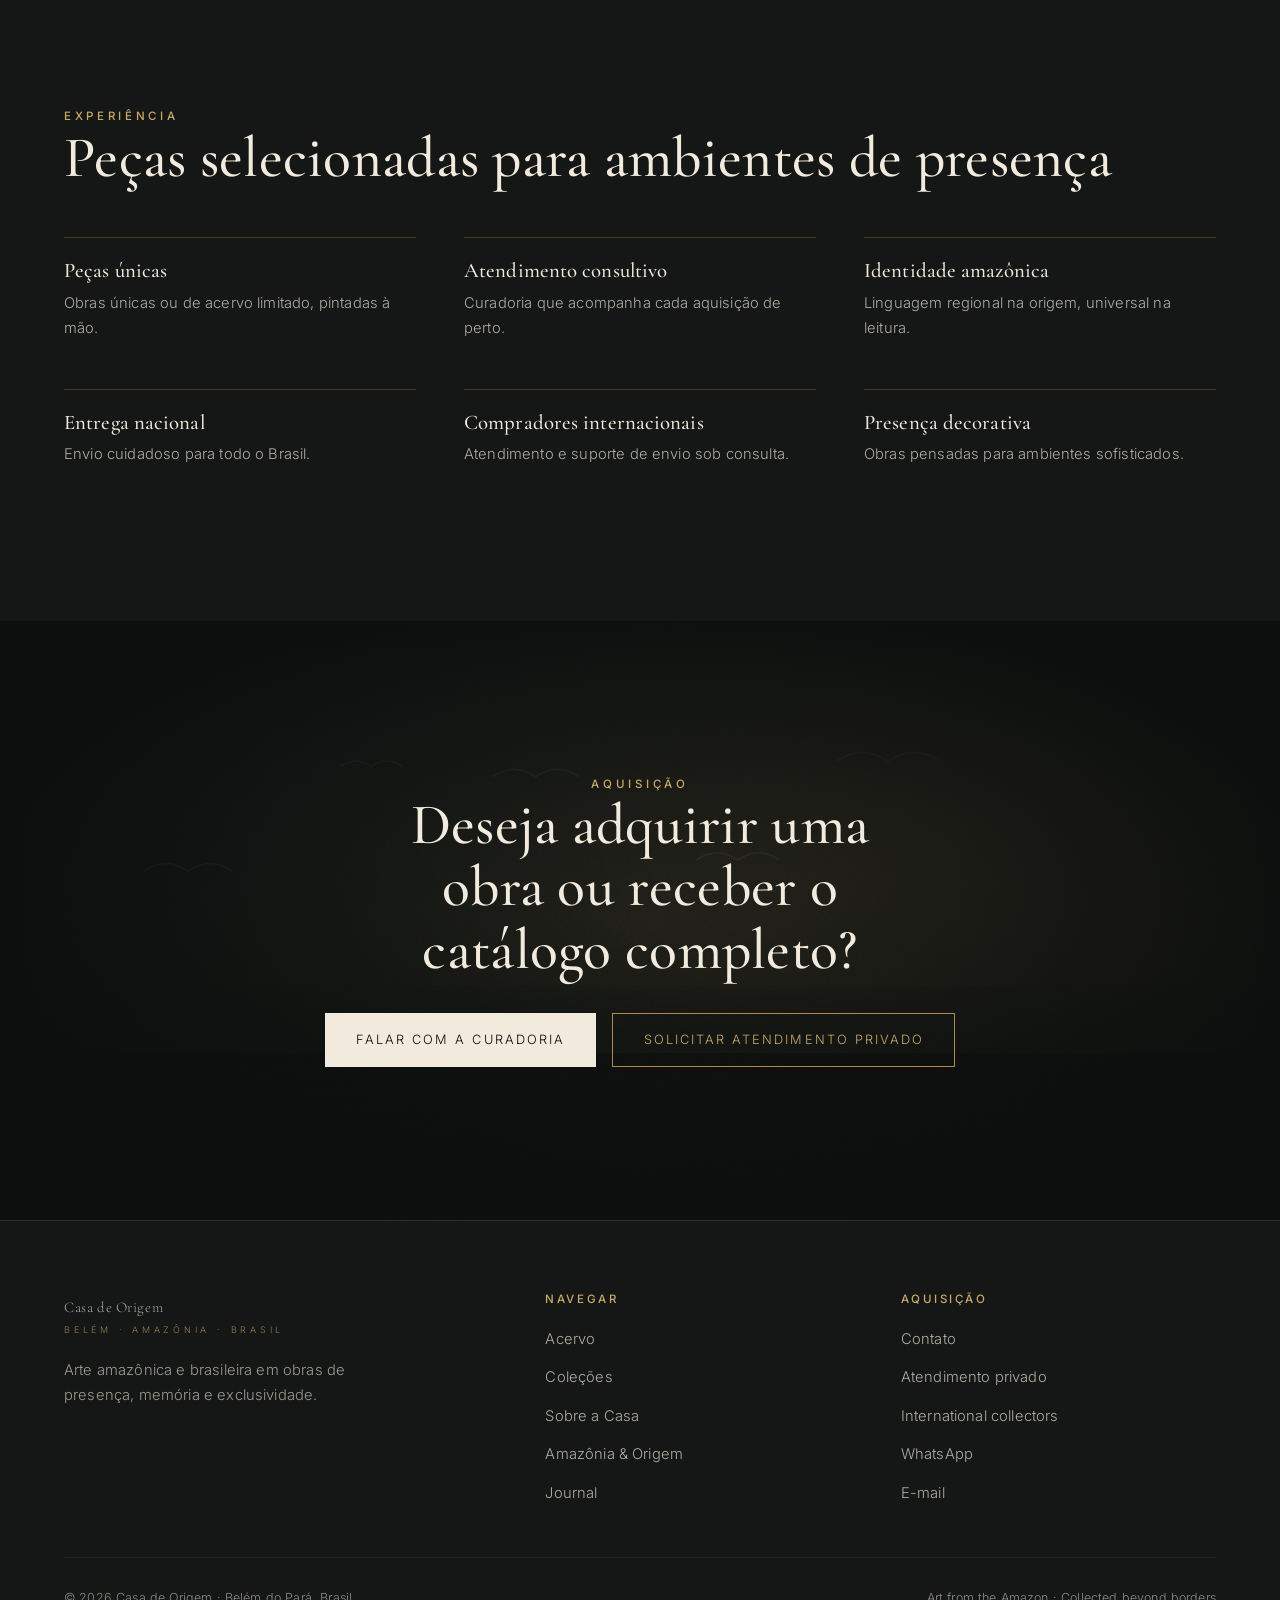
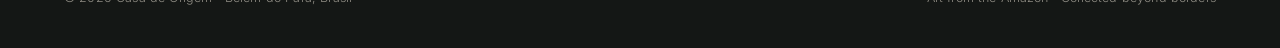
==== commit 448efe87: "Add real artworks: Belém Dourada, Raízes do Norte, Círio de Luz Integrates the three hand-finished p" ====
--- a/casa-de-origem/index.html
+++ b/casa-de-origem/index.html
@@ -58,24 +58,24 @@
     <h2 class="reveal d1" style="margin-bottom:3rem">Peças do acervo</h2>
     <div class="works-grid">
       <a class="work reveal" href="obra.html">
-        <div class="work__img"><img class="scene" src="assets/img/obra-lago-garcas.svg" alt="Lago das Garças"></div>
+        <div class="work__img"><img class="scene" src="assets/img/belem-dourada.jpg" alt="Belém Dourada"></div>
         <div class="work__body">
-          <h3>Lago das Garças</h3>
-          <div class="work__meta"><span class="work__col">Águas da Amazônia</span><span class="status status--ok">Disponível</span></div>
+          <h3>Belém Dourada</h3>
+          <div class="work__meta"><span class="work__col">Belém · Pará · Amazônia</span><span class="status status--ok">Disponível</span></div>
         </div>
       </a>
       <a class="work reveal d1" href="obra.html">
-        <div class="work__img"><img class="scene" src="assets/img/obra-laco-origem.svg" alt="Laço de Origem"></div>
+        <div class="work__img"><img class="scene" src="assets/img/raizes-do-norte.jpg" alt="Raízes do Norte"></div>
         <div class="work__body">
-          <h3>Laço de Origem</h3>
-          <div class="work__meta"><span class="work__col">Herança &amp; Afeto</span><span class="status status--ask">Sob consulta</span></div>
+          <h3>Raízes do Norte</h3>
+          <div class="work__meta"><span class="work__col">Belém · Pará · Amazônia</span><span class="status status--ok">Disponível</span></div>
         </div>
       </a>
       <a class="work reveal d2" href="obra.html">
-        <div class="work__img"><img class="scene" src="assets/img/obra-jardins-belem.svg" alt="Jardins de Belém"></div>
+        <div class="work__img"><img class="scene" src="assets/img/cirio-de-luz.jpg" alt="Círio de Luz"></div>
         <div class="work__body">
-          <h3>Jardins de Belém</h3>
-          <div class="work__meta"><span class="work__col">Jardins de Belém</span><span class="status status--ok">Disponível</span></div>
+          <h3>Círio de Luz</h3>
+          <div class="work__meta"><span class="work__col">Belém · Pará · Amazônia</span><span class="status status--ok">Disponível</span></div>
         </div>
       </a>
     </div>
